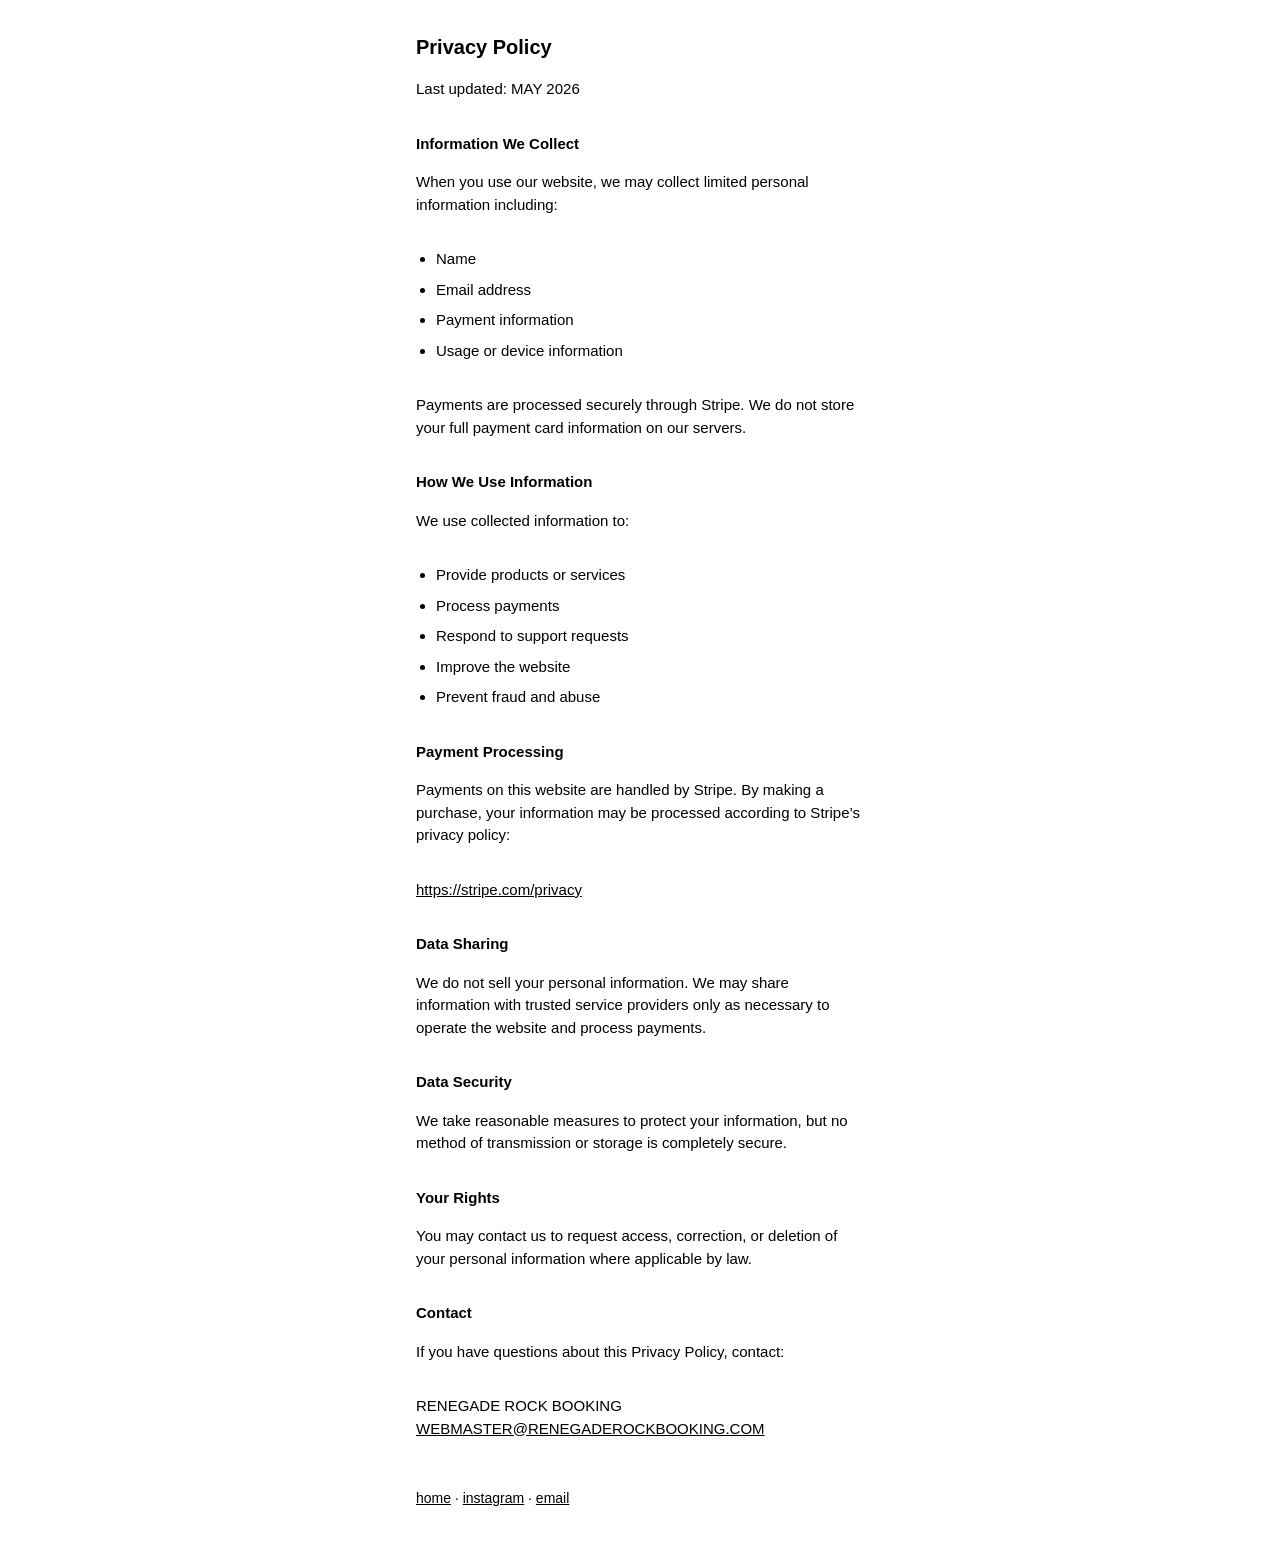
==== privacy.html @ 87563dee "Privacy Policy" ====
<!DOCTYPE html>
<html lang="en">
<head>
  <meta charset="UTF-8">
  <meta name="viewport" content="width=device-width, initial-scale=1.0">
  <title>Privacy Policy — Renegade Rock</title>
  <link rel="icon" href="favicon.png" type="image/png">
  <link rel="stylesheet" href="style.css">
</head>
<body>
  <main class="legal">
    <h1>Privacy Policy</h1>

    <p>Last updated: MAY 2026</p>

    <h2>Information We Collect</h2>
    <p>When you use our website, we may collect limited personal information including:</p>
    <ul>
      <li>Name</li>
      <li>Email address</li>
      <li>Payment information</li>
      <li>Usage or device information</li>
    </ul>
    <p>Payments are processed securely through Stripe. We do not store your full payment card information on our servers.</p>

    <h2>How We Use Information</h2>
    <p>We use collected information to:</p>
    <ul>
      <li>Provide products or services</li>
      <li>Process payments</li>
      <li>Respond to support requests</li>
      <li>Improve the website</li>
      <li>Prevent fraud and abuse</li>
    </ul>

    <h2>Payment Processing</h2>
    <p>Payments on this website are handled by Stripe. By making a purchase, your information may be processed according to Stripe’s privacy policy:</p>
    <p><a href="https://stripe.com/privacy">https://stripe.com/privacy</a></p>

    <h2>Data Sharing</h2>
    <p>We do not sell your personal information. We may share information with trusted service providers only as necessary to operate the website and process payments.</p>

    <h2>Data Security</h2>
    <p>We take reasonable measures to protect your information, but no method of transmission or storage is completely secure.</p>

    <h2>Your Rights</h2>
    <p>You may contact us to request access, correction, or deletion of your personal information where applicable by law.</p>

    <h2>Contact</h2>
    <p>If you have questions about this Privacy Policy, contact:</p>
    <p>
      RENEGADE ROCK BOOKING<br>
      <a href="mailto:webmaster@renegaderockbooking.com">WEBMASTER@RENEGADEROCKBOOKING.COM</a>
    </p>

    <footer>
      <a href="index.html">home</a>
      ·
      <a href="https://instagram.com/renegaderockbooking">instagram</a>
      ·
      <a href="mailto:webmaster@renegaderockbooking.com">email</a>
    </footer>
  </main>
</body>
</html>
---- style.css ----
body {
  margin: 0;
  background: #fff;
  color: #000;
  font-family: Helvetica, Arial, sans-serif;
  font-size: 15px;
  line-height: 1.5;
}

/* EDIT: content width */
main {
  max-width: 28rem;
  margin: 0 auto;
  padding: 2rem 1.25rem;
  text-align: center;
}

h1 {
  margin: 0 0 1rem;
  font-size: 20px;
  font-weight: bold;
}

h2 {
  margin: 0 0 1rem;
  font-size: 15px;
  font-weight: bold;
}

.legal {
  text-align: left;
}

.legal h2 {
  margin-top: 2rem;
}

.legal ul {
  margin: 0 0 2rem;
  padding-left: 1.25rem;
}

.legal li {
  margin-bottom: 0.5rem;
}

p {
  margin: 0 0 2rem;
}

.ascii-art {
  display: inline-block;
  margin: 0 auto 2rem;
  font-family: "Courier New", Courier, monospace;
  font-size: 4px;
  line-height: 1;
  overflow-x: auto;
  white-space: pre;
  text-align: left;
  max-width: 100%;
}

img {
  display: block;
  max-width: 100%;
  height: auto;
  margin: 0 auto 3rem;
  border: 0;
}

.tickets {
  width: 100%;
  margin-bottom: 3rem;
}

.tickets iframe {
  max-width: 100%;
  border: 0;
}

footer {
  margin-top: 3rem;
  font-size: 14px;
}

a {
  color: #000;
}

a:hover {
  text-decoration: underline;
}

@media (max-width: 480px) {
  main {
    padding: 1.5rem 1rem;
  }
}
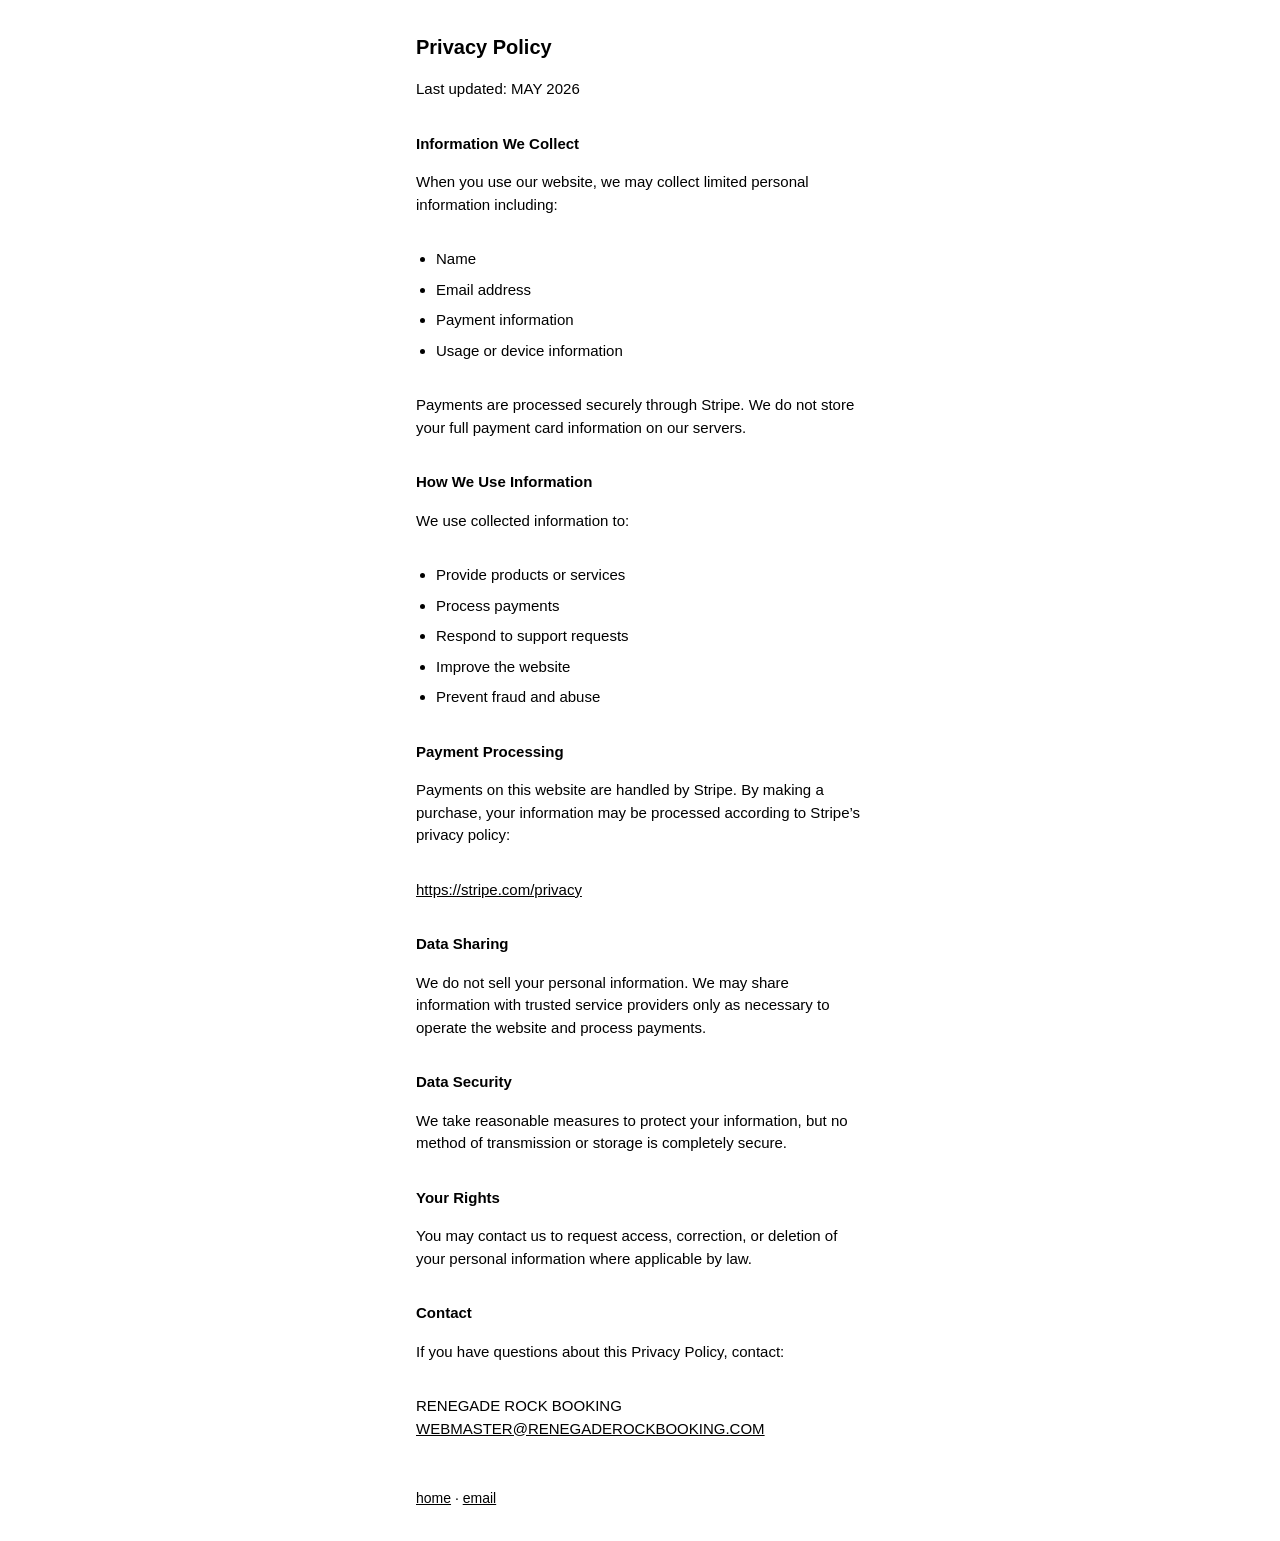
==== commit e204a49d: "remove instagram" ====
--- a/privacy.html
+++ b/privacy.html
@@ -56,8 +56,6 @@
     <footer>
       <a href="index.html">home</a>
       ·
-      <a href="https://instagram.com/renegaderockbooking">instagram</a>
-      ·
       <a href="mailto:webmaster@renegaderockbooking.com">email</a>
     </footer>
   </main>
--- a/style.css
+++ b/style.css
@@ -48,19 +48,16 @@
   margin: 0 0 2rem;
 }
 
-.ascii-art {
-  display: inline-block;
+.header-logo {
+  display: block;
+  width: 50%;
+  max-width: 50%;
+  height: auto;
   margin: 0 auto 2rem;
-  font-family: "Courier New", Courier, monospace;
-  font-size: 4px;
-  line-height: 1;
-  overflow-x: auto;
-  white-space: pre;
-  text-align: left;
-  max-width: 100%;
+  border: 0;
 }
 
-img {
+.flyer {
   display: block;
   max-width: 100%;
   height: auto;
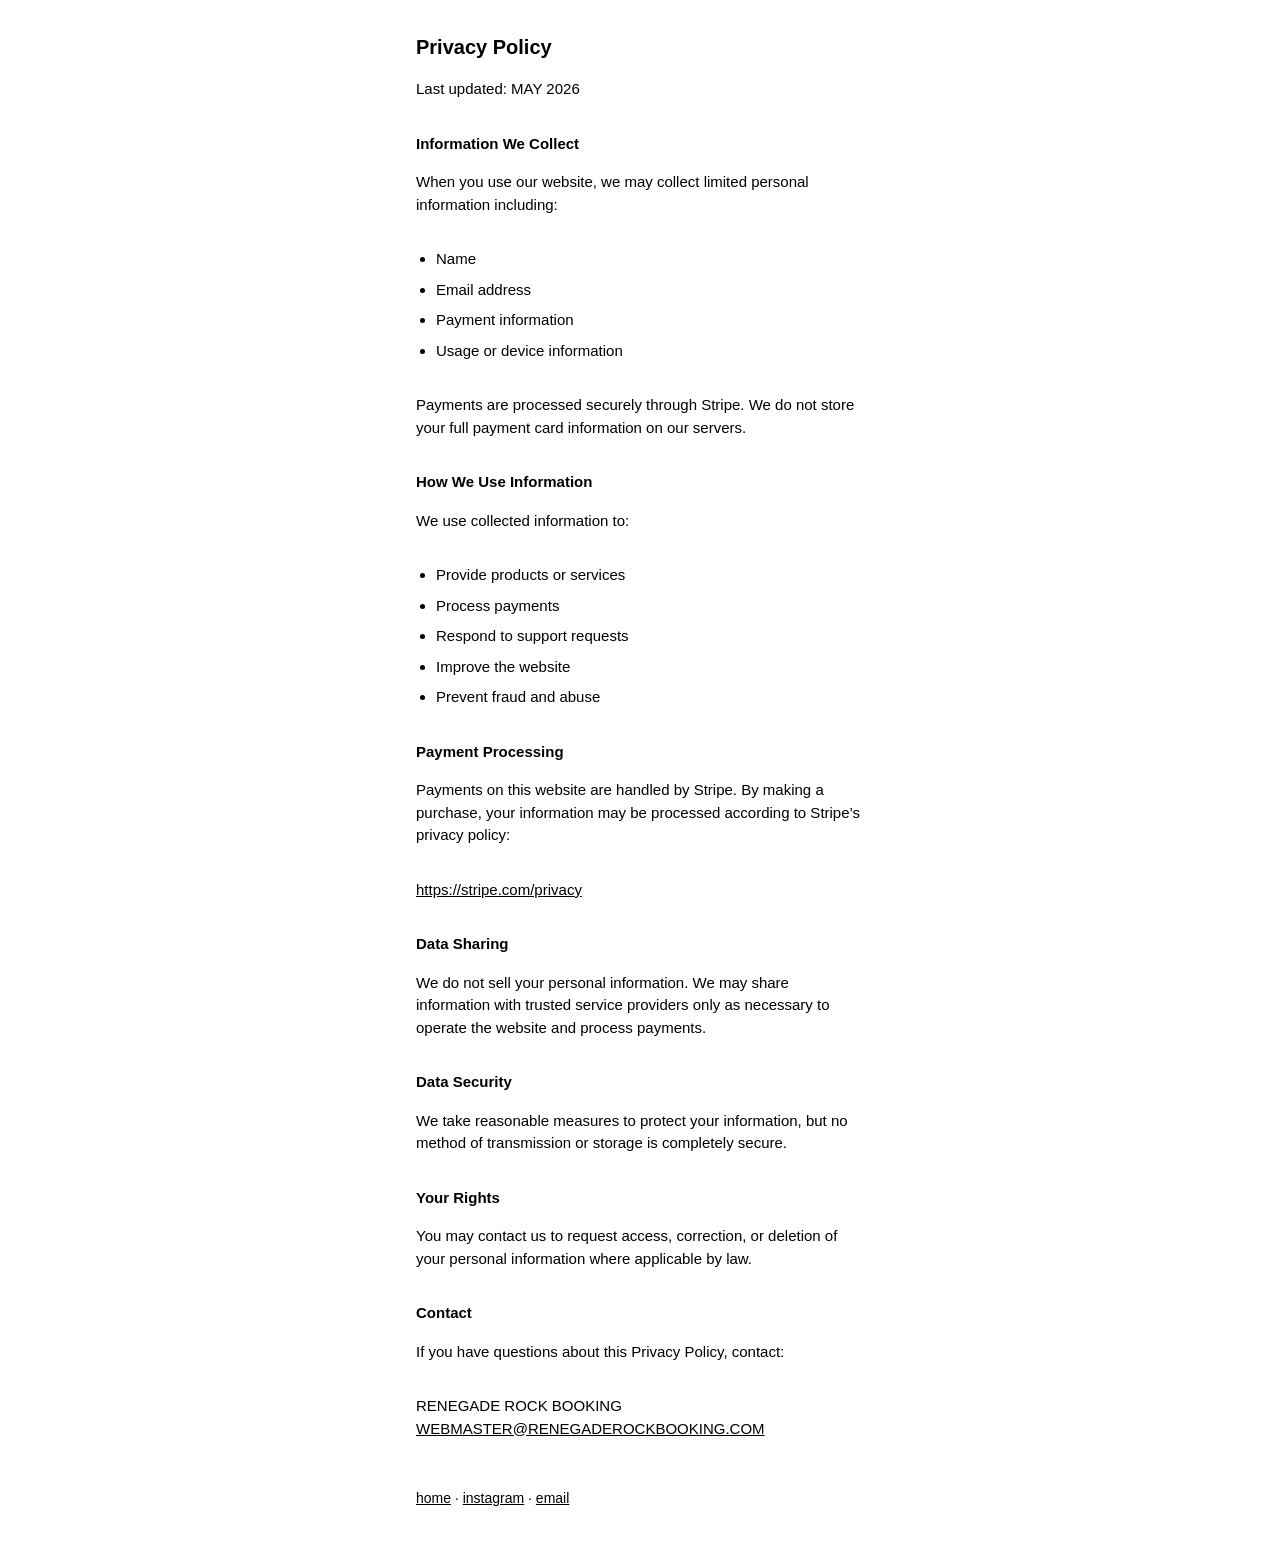
==== commit ae519ff7: "flyer and instagram" ====
--- a/privacy.html
+++ b/privacy.html
@@ -56,6 +56,8 @@
     <footer>
       <a href="index.html">home</a>
       ·
+      <a href="https://instagram.com/renegaderokk">instagram</a>
+      ·
       <a href="mailto:webmaster@renegaderockbooking.com">email</a>
     </footer>
   </main>
